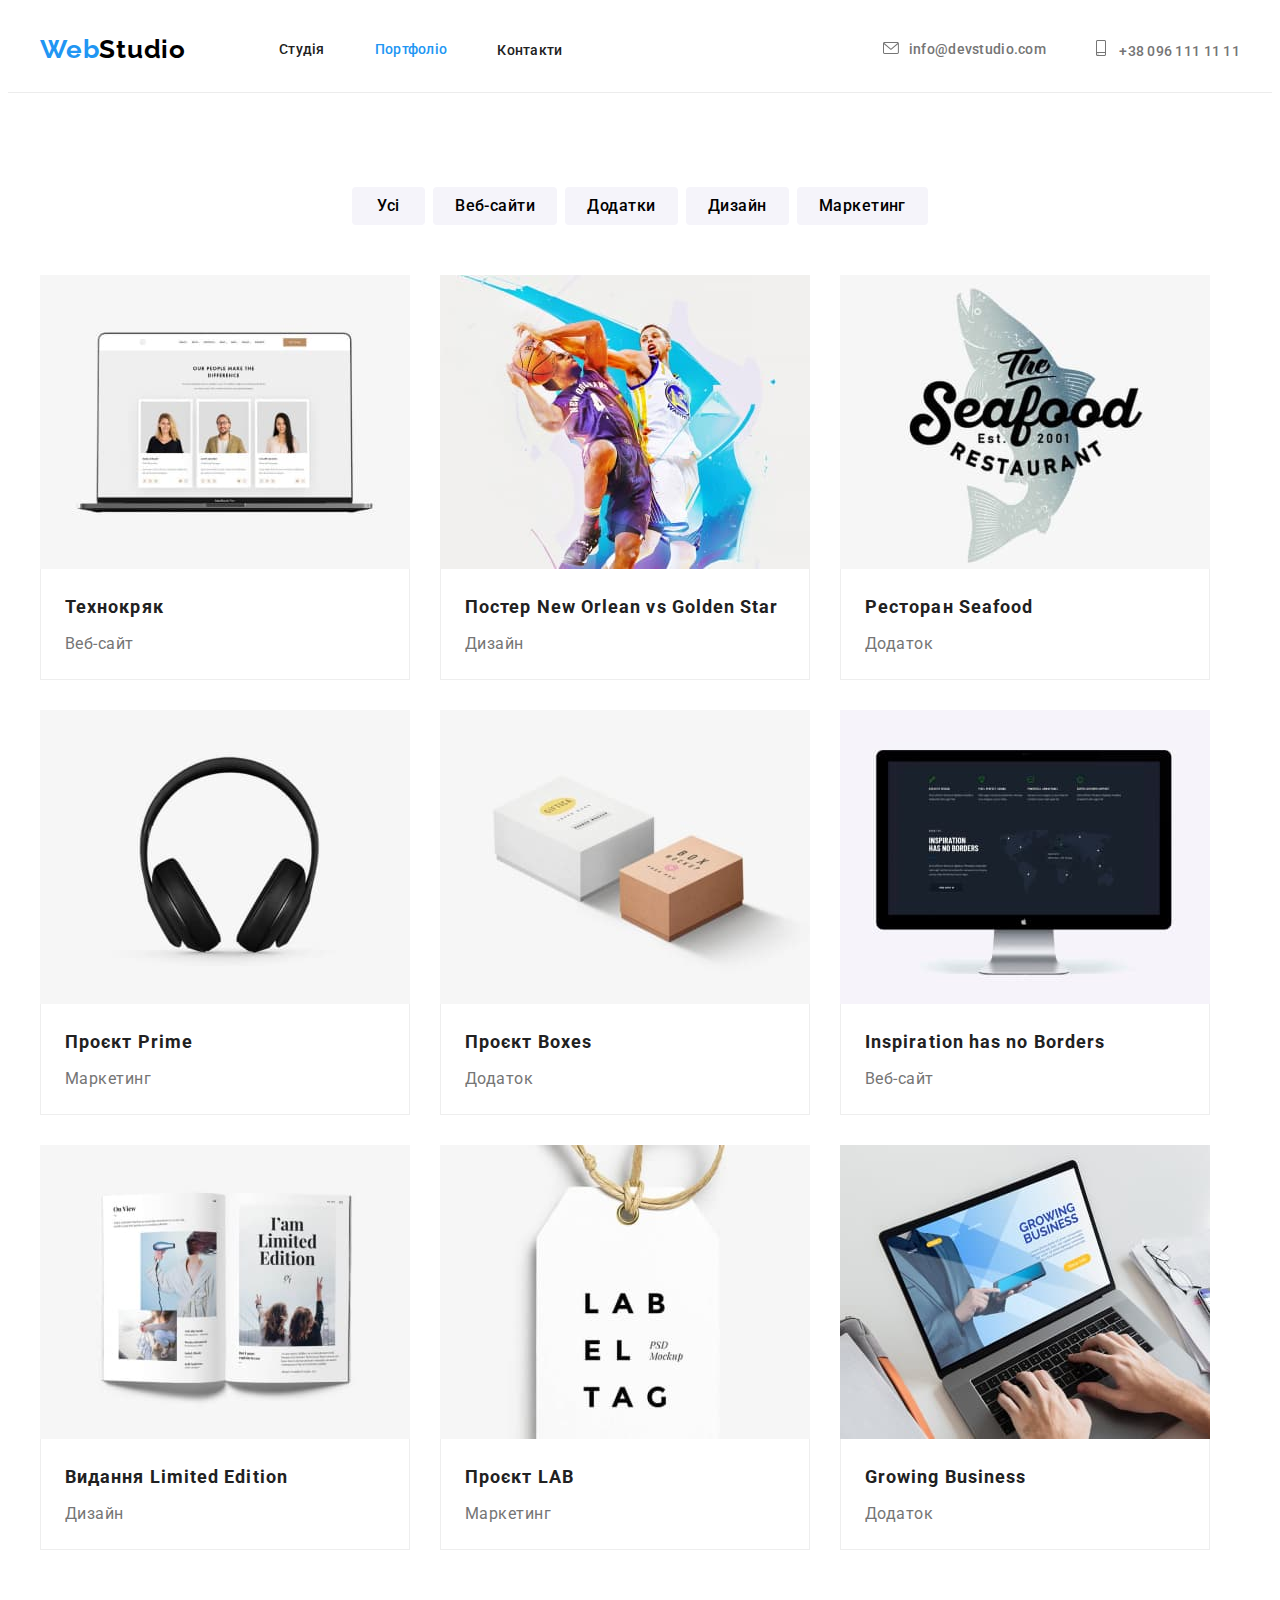
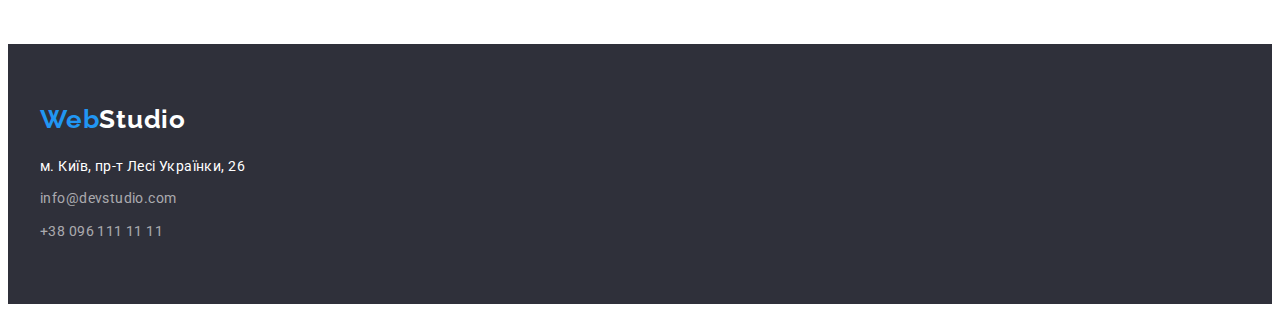
==== portfolio.html @ ee18fea1 "first update" ====
<!DOCTYPE html>
<html lang="uk">
  <head>
    <meta charset="UTF-8" />
    <meta http-equiv="X-UA-Compatible" content="IE=edge" />
    <meta name="viewport" content="width=device-width, initial-scale=1.0" />
    <title>Портфоліо</title>
    <link
      rel="stylesheet"
      href="https://cdnjs.cloudflare.com/ajax/libs/modern-normalize/1.1.0/modern-normalize.min.css"
      integrity="sha512-wpPYUAdjBVSE4KJnH1VR1HeZfpl1ub8YT/NKx4PuQ5NmX2tKuGu6U/JRp5y+Y8XG2tV+wKQpNHVUX03MfMFn9Q=="
      crossorigin="anonymous"
      referrerpolicy="no-referrer"
    />
    <link
      href="https://fonts.googleapis.com/css2?family=Raleway:wght@700&family=Roboto:wght@400;500;700;900&display=swap"
      rel="stylesheet"
    />
    <link rel="stylesheet" href="./css/styles.css" />
  </head>
  <body>
    <header class="top">
      <div class="container header-container">
        <nav class="header-navigation">
          <a lang="en" class="logo link" href="./index.html"
            >Web<span>Studio</span></a
          >
          <ul class="header-list">
            <li class="header-nav-item list">
              <a href="./index.html" class="link nav-link">Студія</a>
            </li>
            <li class="header-nav-item list">
              <a href="./portfolio.html" class="link current nav-link"
                >Портфоліо</a
              >
            </li>
            <li class="header-nav-item list nav-link">
              <a href="#" class="link">Контакти</a>
            </li>
          </ul>
        </nav>
        <div class="header-connect">
          <ul class="contacts-list list">
            <li class="contact-item">
              <a
                lang="en"
                href="mailto:info@devstudio.com"
                class="link nav-contacts"
                ><svg class="top-icon" width="16" height="12">
                  <use href="./img/icons.svg#icon-mail-top"></use>
                </svg>info@devstudio.com</a
              >
            </li>
            <li>
              <a href="tel:+380961111111" class="link nav-contacts"
                ><svg class="top-icon" width="10" height="16">
                  <use href="./img/icons.svg#icon-smartphone-top""></use>
                </svg>
                +38 096 111 11 11</a
              >
            </li>
          </ul>
        </div>
      </div>
    </header>
    <main class="main-hero">
      <section class="portfolio-hero section">
        <div class="container">
          <h1 class="visually-hidden">Фільтр</h1>
          <ul class="list wrap-btn">
            <li>
              <button class="mdl-button-list first-btn" type="button">
                Усі
              </button>
            </li>
            <li>
              <button class="mdl-button-list" type="button">Веб-сайти</button>
            </li>
            <li>
              <button class="mdl-button-list" type="button">Додатки</button>
            </li>
            <li>
              <button class="mdl-button-list" type="button">Дизайн</button>
            </li>
            <li>
              <button class="mdl-button-list" type="button">Маркетинг</button>
            </li>
          </ul>
          <ul class="portfolio-list list">
            <li class="portfolio-item">
              <a class="link" href="#">
                <img
                  src="./img/techno.jpg"
                  alt="Технокряк"
                  width="370"
                  height="294"
                />
                <div class="portfolio-bgc">
                  <h2 class="portfolio-title">Технокряк</h2>
                  <p class="portfolio-text">Веб-сайт</p>
                </div>
              </a>
            </li>
            <li class="portfolio-item">
              <a class="link" href="#">
                <img
                  src="./img/poster-basket.jpg"
                  alt="Постер NO vs GS"
                  width="370"
                  height="294"
                />
                <div class="portfolio-bgc">
                  <h2 class="portfolio-title">
                    Постер <span lang="en">New Orlean vs Golden Star</span>
                  </h2>
                  <p class="portfolio-text">Дизайн</p>
                </div>
              </a>
            </li>
            <li class="portfolio-item">
              <a class="link" href="#">
                <img
                  src="./img/seafood.jpg"
                  alt="Ресторан Seafood"
                  width="370"
                  height="294"
                />
                <div class="portfolio-bgc">
                  <h2 class="portfolio-title">
                    Ресторан <span lang="en">Seafood</span>
                  </h2>
                  <p class="portfolio-text">Додаток</p>
                </div>
              </a>
            </li>
            <li class="portfolio-item">
              <a class="link" href="#">
                <img
                  src="./img/headphones.jpg"
                  alt="Навушники"
                  width="370"
                  height="294"
                />
                <div class="portfolio-bgc">
                  <h2 class="portfolio-title">
                    Проєкт <span lang="en">Prime</span>
                  </h2>
                  <p class="portfolio-text">Маркетинг</p>
                </div>
              </a>
            </li>
            <li class="portfolio-item">
              <a class="link" href="#">
                <img
                  src="./img/boxes.jpg"
                  alt="Бокси"
                  width="370"
                  height="294"
                />
                <div class="portfolio-bgc">
                  <h2 class="portfolio-title">
                    Проєкт <span lang="en">Boxes</span>
                  </h2>
                  <p class="portfolio-text">Додаток</p>
                </div>
              </a>
            </li>
            <li class="portfolio-item">
              <a class="link" href="#">
                <img
                  src="./img/monitor.jpg"
                  alt="Монітор"
                  width="370"
                  height="294"
                />
                <div class="portfolio-bgc">
                  <h2 class="portfolio-title" lang="en">
                    Inspiration has no Borders
                  </h2>
                  <p class="portfolio-text">Веб-сайт</p>
                </div>
              </a>
            </li>
            <li class="portfolio-item">
              <a class="link" href="#">
                <img
                  src="./img/book.jpg"
                  alt="Книга"
                  width="370"
                  height="294"
                />
                <div class="portfolio-bgc">
                  <h2 class="portfolio-title">
                    Видання <span lang="en">Limited Edition</span>
                  </h2>
                  <p class="portfolio-text">Дизайн</p>
                </div>
              </a>
            </li>
            <li class="portfolio-item">
              <a class="link" href="#">
                <img
                  src="./img/label.jpg"
                  alt="Біла єтикетка"
                  width="370"
                  height="294"
                />
                <div class="portfolio-bgc">
                  <h2 class="portfolio-title">
                    Проєкт <span lang="en">LAB</span>
                  </h2>
                  <p class="portfolio-text">Маркетинг</p>
                </div>
              </a>
            </li>
            <li class="portfolio-item">
              <a class="link" href="#">
                <img
                  src="./img/macbook.jpg"
                  alt="Ноутбук"
                  width="370"
                  height="294"
                />
                <div class="portfolio-bgc">
                  <h2 class="portfolio-title" lang="en">Growing Business</h2>
                  <p class="portfolio-text">Додаток</p>
                </div>
              </a>
            </li>
          </ul>
        </div>
      </section>
    </main>
    <footer class="footer">
      <div class="container">
        <a lang="en" href="./index.html" class="logo-footer link logotype"
          >Web<span class="studio">Studio</span></a
        >
        <address>
          <ul class="address-list">
            <li class="list address-link">
              <a
                class="google-link"
                href="https://www.google.com.ua/maps/place/%D0%B1%D1%83%D0%BB.+%D0%9B%D0%B5%D1%81%D0%B8+%D0%A3%D0%BA%D1%80%D0%B0%D0%B8%D0%BD%D0%BA%D0%B8,+26,+%D0%9A%D0%B8%D0%B5%D0%B2,+02000/@50.4265841,30.5361971,17z/data=!3m1!4b1!4m5!3m4!1s0x40d4cf0e033ecbe9:0x57a4dffefec77da0!8m2!3d50.4265807!4d30.5383858"
                target="_blank"
                rel="noopener noreferrer nofollow"
              >
                м. Київ, пр-т Лесі Українки, 26
              </a>
            </li>
            <li class="list footer-mail">
              <a lang="en" href="mailto:info@devstudio.com" class="link"
                >info@devstudio.com</a
              >
            </li>
            <li class="list footer-tel">
              <a href="tel:+380961111111" class="link">+38 096 111 11 11</a>
            </li>
          </ul>
        </address>
      </div>
    </footer>
  </body>
</html>
---- css/styles.css ----
:root {
  --primary-text-color: #212121;
  --primary-black-color: #000000;
  --primary-white-color: #ffffff;
  --button-color: #188ce8;
  --button-bg-color: #f5f4fa;
  --title-color: #757575;
  --accent-color: #2196f3;
  --bg-footer-color: #2f303a;
  --bg-empl: #f5f4fa;
  --address-footer: rgba(255, 255, 255, 0.6);
  --bgc: #f5f5f5;
  --clients-color: #afb1b8;
}

p,
h1,
h2,
h3,
h4,
h5,
h6 {
  margin: 0;
}

ul,
ol {
  margin: 0;
  padding: 0;
  list-style: none;
}

a {
  text-decoration: none;
}

img {
  display: block;
}

button {
  cursor: pointer;
  border: none;
  font-family: inherit;
}

body {
  background-color: var(--primary-white-color);
  font-family: "Roboto", sans-serif;
  color: var(--primary-text-color);
  font-size: 14px;
  letter-spacing: 0.03em;
}

.list {
  list-style: none;
}
.link {
  text-decoration: none;
}

.container {
  width: 1200px;
  padding-left: 15px;
  padding-right: 15px;
  /* outline: 2px solid red; */
  margin-left: auto;
  margin-right: auto;
}

.section {
  padding-top: 94px;
  padding-bottom: 94px;
}

/*---------------------------------------------------------------- HEADER -------------------------------------------------- */

.top {
  /* width: 1600px; */
  margin: 0 auto;
  background-color: var(--primary-white-color);
  border-bottom: 1px solid #ececec;
}

.logo {
  color: var(--accent-color);
  font-family: "Raleway";
  font-weight: 700;
  font-size: 26px;
  line-height: 1.19;
  letter-spacing: 0.03em;
  margin-right: 93px;
  padding-top: 24px;
  padding-bottom: 25px;
}
.logo span {
  color: var(--primary-black-color);
}

.header-navigation {
  display: flex;
  align-items: center;
}

.header-container {
  display: flex;
  align-items: center;
}

.header-list {
  display: flex;
  gap: 50px;
}

.header-list .link {
  color: var(--primary-text-color);
  font-weight: 500;
  font-size: 14px;
  line-height: 1.14;
  letter-spacing: 0.02em;
}

.nav-link {
  display: block;
  padding-top: 32px;
  padding-bottom: 32px;
}

.header-connect {
  display: flex;
  margin-left: auto;
}

.header-list .link:hover,
.header-list .link:focus {
  color: var(--accent-color);
}

.top .current {
  color: var(--accent-color);
}

.contacts-list {
  display: flex;
  align-items: center;
  justify-content: center;
  gap: 50px;
}

.link:hover .top-icon,
.link:focus .top-icon {
  fill: var(--accent-color);
}

.nav-contacts .top-icon {
  fill: var(--title-color);
  margin-right: 10px;
}

.nav-contacts {
  display: block;
  padding-top: 32px;
  padding-bottom: 32px;
}

.contacts-list .link {
  color: var(--title-color);
  font-weight: 500;
  font-size: 14px;
  line-height: 1.14;
  letter-spacing: 0.02em;
}

.contacts-list .link:hover,
.contacts-list .link:focus {
  color: var(--accent-color);
}

/*------------------------------------------------------------- END HEADER ----------------------------------------------------*/

/*--------------------------------------------------------------- HERO ----------------------------------------------------------*/

.visually-hidden {
  position: absolute;
  white-space: nowrap;
  width: 1px;
  height: 1px;
  overflow: hidden;
  border: 0;
  padding: 0;
  clip: rect(0 0 0 0);
  clip-path: inset(50%);
  margin: -1px;
}

.hero {
  background-color: var(--bg-footer-color);
  width: 1600px;
  margin: 0 auto;
  padding-top: 200px;
  padding-bottom: 200px;
  background-image: linear-gradient(
      rgba(47, 48, 58, 0.4),
      rgba(47, 48, 58, 0.4)
    ),
    url(../img/bg-top.jpg);
  background-repeat: no-repeat;
  background-position: center;
  background-size: 1600px;
}

.hero-title {
  color: var(--primary-white-color);
  font-weight: 900;
  font-size: 44px;
  line-height: 1.36;
  letter-spacing: 0.06em;
  text-transform: uppercase;
  text-align: center;
  max-width: 696px;
  margin: 0 auto;
  margin-bottom: 30px;
}

.modal-button {
  background-color: var(--accent-color);
  color: var(--primary-white-color);
  font-weight: 700;
  font-size: 16px;
  line-height: 1.87;
  display: flex;
  align-items: center;
  text-align: center;
  letter-spacing: 0.06em;
  box-shadow: 0px 4px 4px rgba(0, 0, 0, 0.15);
  border-radius: 4px;
  margin: 0 auto;
  padding: 10px 32px;
  min-width: 216px;
  height: 50px;
}

.modal-button:hover,
.modal-button:focus {
  background-color: var(--button-color);
}

/*---------------------------------------------------------------- END HERO -----------------------------------------------------*/

/*---------------------------------------------------------------- FEATURES -----------------------------------------------------*/

.features {
  margin: 0 auto;
}

.features-list {
  display: flex;
  flex-wrap: wrap;
  gap: 30px;
}

.features-item {
  display: flex;
  justify-content: center;
  align-items: center;
  width: 270px;
  height: 120px;
  background: var(--bg-empl);
  border-radius: 4px;
}

.features-title {
  margin-bottom: 10px;
  letter-spacing: 0.03em;
}

.text {
  max-width: 270px;
  max-height: 72px;
  letter-spacing: 0.03em;
}

.features-list .title {
  color: var(--primary-text-color);
  font-weight: 700;
  font-size: 14px;
  line-height: 1.14;
  text-transform: uppercase;
  letter-spacing: 0.03em;
}

.features-list .text {
  color: var(--title-color);
  font-size: 14px;
  line-height: 1.71;
}

/*-------------------------------------------------------------- END FEATURES ---------------------------------------------------*/

/*--------------------------------------------------------------- PROJECT -------------------------------------------------------*/

.project-section {
  padding-bottom: 94px;
}

.project-title {
  font-weight: 700;
  margin-bottom: 50px;
  text-align: center;
}

.project-list {
  display: flex;
  gap: 30px;
}

.project-item {
  width: calc((100% - 60px) / 3);
}

.style-title {
  font-weight: 700;
  font-size: 36px;
  line-height: 1.16;
  letter-spacing: 0.03em;
}

/*-------------------------------------------------------------- END PROJECT ---------------------------------------------------*/

/*---------------------------------------------------------------- EMPL ------------------------------------------------------*/

.empl {
  background-color: var(--bg-empl);
  /* width: 1600px; */
  /* margin: 0 auto; */
}

.empl-title {
  font-weight: 700;
  margin-bottom: 50px;
  text-align: center;
  letter-spacing: 0.03em;
}

.subtitle-empl {
  font-weight: 500;
  font-size: 16px;
  line-height: 1.19;
  letter-spacing: 0.03em;
  text-align: center;
  margin-bottom: 10px;
}

.empl-list {
  display: flex;
  gap: 30px;
}

.empl-list .text {
  color: var(--title-color);
  font-size: 16px;
  line-height: 1.19;
}

.empl-img {
  padding-bottom: 30px;
  height: auto;
  max-width: 100%;
}

.empl-text {
  text-align: center;
  letter-spacing: 0.03em;
  padding-bottom: 30px;
}

.bgc {
  background: var(--primary-white-color);
  box-shadow: 0px 1px 3px rgba(0, 0, 0, 0.12), 0px 1px 1px rgba(0, 0, 0, 0.14),
    0px 2px 1px rgba(0, 0, 0, 0.2);
  border-radius: 0px 0px 4px 4px;
}

/*---------------------------------------------------------------- END EMPL ---------------------------------------------------*/

/*---------------------------------------------------------------- CLIENTS -----------------------------------------------------*/

.clients-title {
  font-weight: 700;
  margin-bottom: 50px;
  text-align: center;
  letter-spacing: 0.03em;
}

.clients-list {
  display: flex;
  flex-wrap: wrap;
  gap: 30px;
}

.clients-item {
  display: flex;
  justify-content: center;
  align-items: center;

  width: 170px;
  height: 92px;
  border: 1px solid var(--clients-color);
  border-radius: 4px;
}

.client-icon {
  fill: var(--clients-color);
}

.clients-item:hover .client-icon {
  fill: var(--accent-color);
}

.clients-list .clients-item:hover {
  border: 1px solid var(--accent-color);
}

/*---------------------------------------------------------------- FOOTER -----------------------------------------------------*/

.footer {
  background-color: var(--bg-footer-color);
  /* width: 1600px; */
  /* margin: 0 auto; */
  padding-top: 60px;
  padding-bottom: 60px;
}

.logotype {
  margin-bottom: 20px;
  display: inline-block;
}

.logo-footer .studio {
  color: var(--primary-white-color);
}

.logo-footer {
  color: var(--accent-color);
  font-family: "Raleway";
  font-weight: 700;
  font-size: 26px;
  line-height: 1.19;
  letter-spacing: 0.03em;
}

.address-list .link {
  font-style: normal;
  font-size: 14px;
  line-height: 1.71;
}

address .link {
  font-style: normal;
  font-size: 14px;
  line-height: 1.7;
  color: var(--address-footer);
}

address .link:hover,
address .link:focus {
  color: var(--accent-color);
}
.google-link:hover,
.google-link:focus {
  color: var(--accent-color);
}

.google-link {
  color: var(--primary-white-color);
  text-decoration: none;
  font-family: "Roboto";
  font-style: normal;
  font-weight: 400;
  font-size: 14px;
  line-height: 1.71;
  letter-spacing: 0.03em;
}

.address-link {
  margin-bottom: 9px;
}

.footer-mail {
  margin-bottom: 9px;
}
/*-------------------------------------------------------------- END FOOTER -----------------------------------------------------*/

/*-------------------------------------------------------------- PORTFOLIO ------------------------------------------------------*/

.mdl-button-list {
  background-color: var(--button-bg-color);
  font-weight: 500;
  font-size: 16px;
  line-height: 1.62;
  align-items: center;
  text-align: center;
  letter-spacing: 0.03em;
  border-radius: 4px;
  padding: 6px 22px;
}

.first-btn {
  width: 73px;
}

.mdl-button-list:nth-child(2) {
  width: 125px;
}

.mdl-button-list:nth-child(3) {
  width: 112px;
}

.mdl-button-list:nth-child(4) {
  width: 103px;
}

.mdl-button-list:nth-child(5) {
  width: 130px;
}

.wrap-btn {
  display: flex;
  justify-content: center;
  gap: 8px;
  margin-bottom: 50px;
}

.mdl-button-list:hover,
.mdl-button-list:focus {
  color: var(--primary-white-color);
  background-color: var(--accent-color);
  box-shadow: 0px 3px 1px rgba(0, 0, 0, 0.1), 0px 1px 2px rgba(0, 0, 0, 0.08),
    0px 2px 2px rgba(0, 0, 0, 0.12);
}

.portfolio-list {
  display: flex;
  flex-wrap: wrap;
  gap: 30px;
}

.portfolio-item {
  flex-basis: calc(100% / 3 - 30px);
}

.portfolio-item:hover {
  box-shadow: 0px 1px 1px rgba(0, 0, 0, 0.12), 0px 4px 4px rgba(0, 0, 0, 0.06),
    1px 4px 6px rgba(0, 0, 0, 0.16);
}

.portfolio-title {
  color: var(--primary-text-color);
  font-weight: 700;
  font-size: 18px;
  line-height: 2;
  letter-spacing: 0.06em;
  margin-bottom: 4px;
}

.portfolio-text {
  color: var(--title-color);
  font-size: 16px;
  line-height: 1.87;
  letter-spacing: 0.03em;
}

.portfolio-bgc {
  background-color: var(--primary-white-color);
  border: 1px solid #eeeeee;
  padding: 20px 24px;
  border-top: none;
}

/*------------------------------------------------------------ END PORTFOLIO ------------------------------------------------------*/
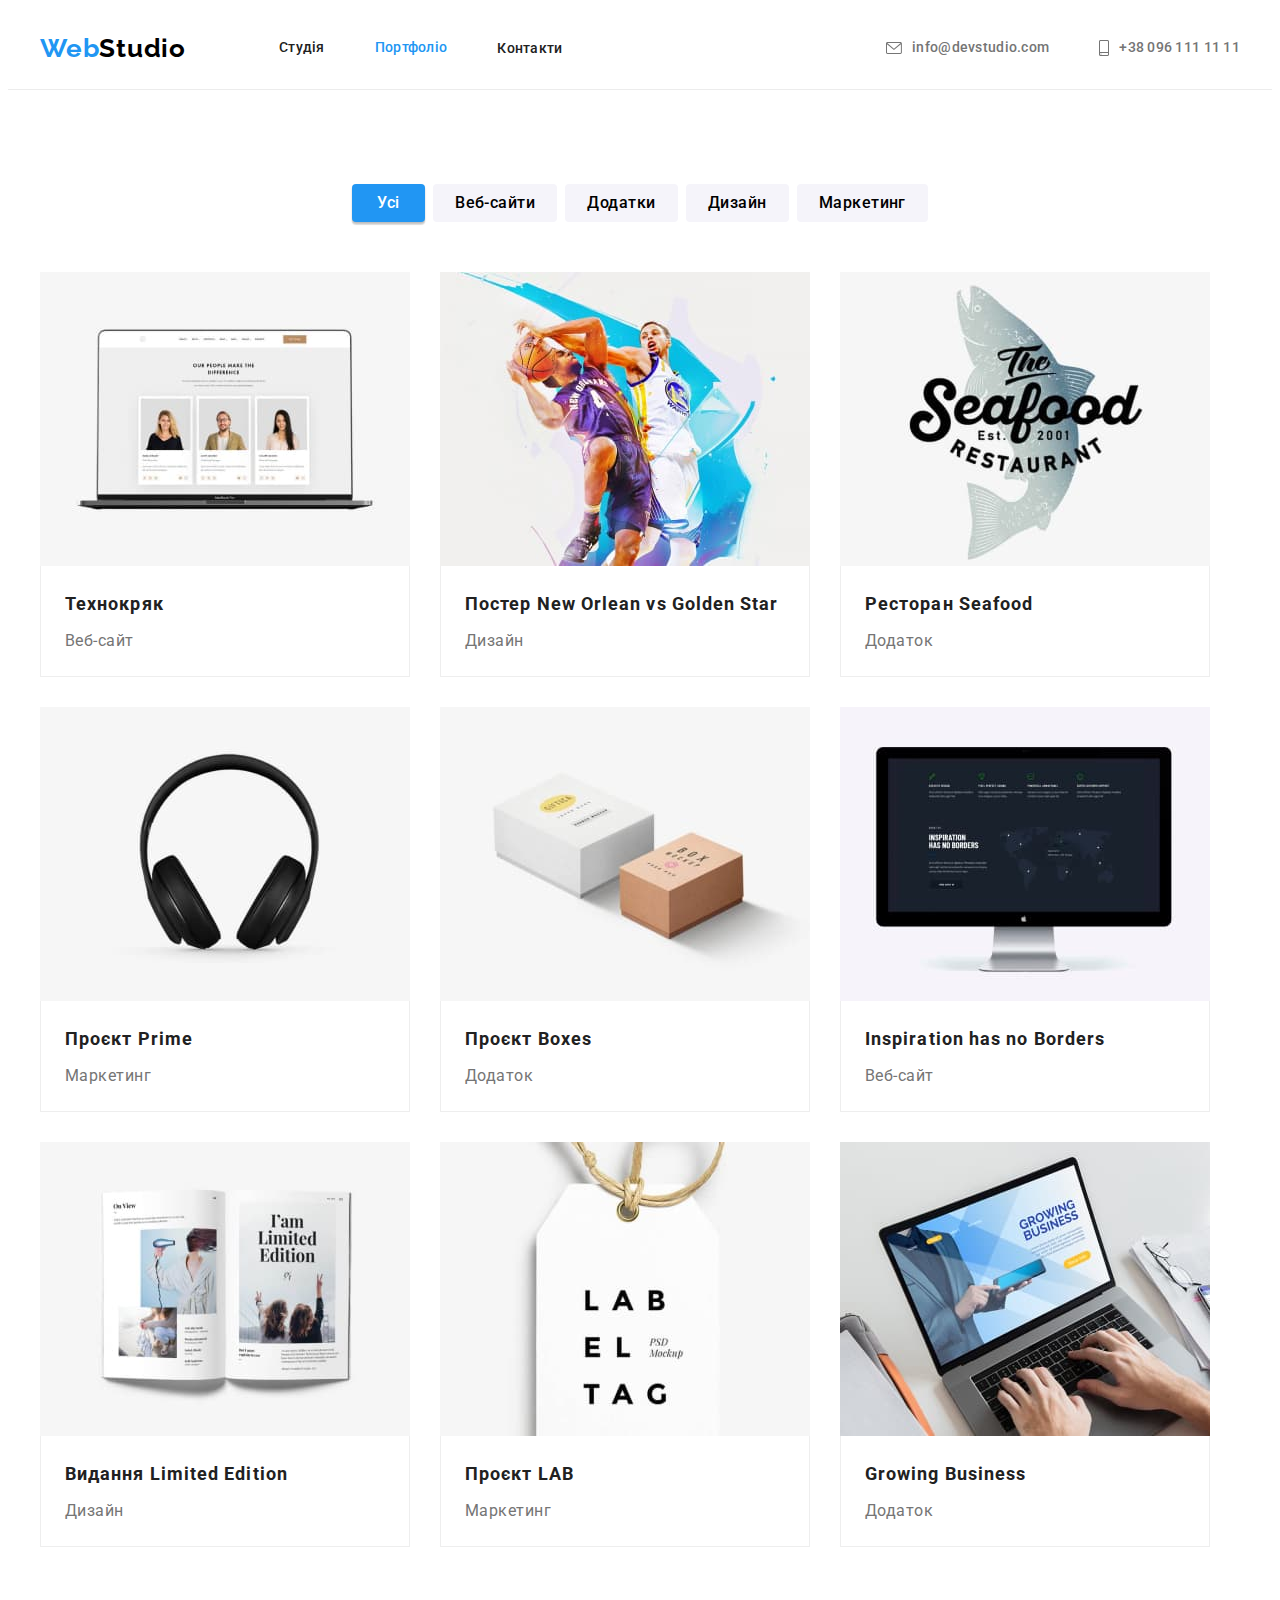
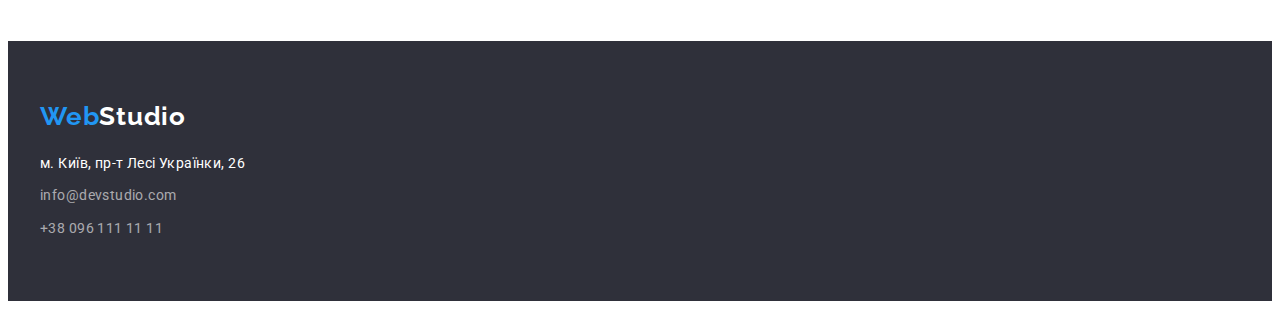
==== commit 4ff92b00: "second update" ====
--- a/portfolio.html
+++ b/portfolio.html
@@ -69,7 +69,7 @@
           <h1 class="visually-hidden">Фільтр</h1>
           <ul class="list wrap-btn">
             <li>
-              <button class="mdl-button-list first-btn" type="button">
+              <button class="mdl-button-list first-btn btn-current" type="button">
                 Усі
               </button>
             </li>
--- a/css/styles.css
+++ b/css/styles.css
@@ -158,7 +158,8 @@
 }
 
 .nav-contacts {
-  display: block;
+  display: flex;
+  align-items: center;
   padding-top: 32px;
   padding-bottom: 32px;
 }
@@ -532,6 +533,14 @@
   margin-bottom: 50px;
 }
 
+.btn-current {
+  color: #ffffff;
+  background-color: var(--accent-color);
+  padding: 6px 22px;
+  box-shadow: 0px 3px 1px rgba(0, 0, 0, 0.1), 0px 1px 2px rgba(0, 0, 0, 0.08),
+    0px 2px 2px rgba(0, 0, 0, 0.12);
+}
+
 .mdl-button-list:hover,
 .mdl-button-list:focus {
   color: var(--primary-white-color);
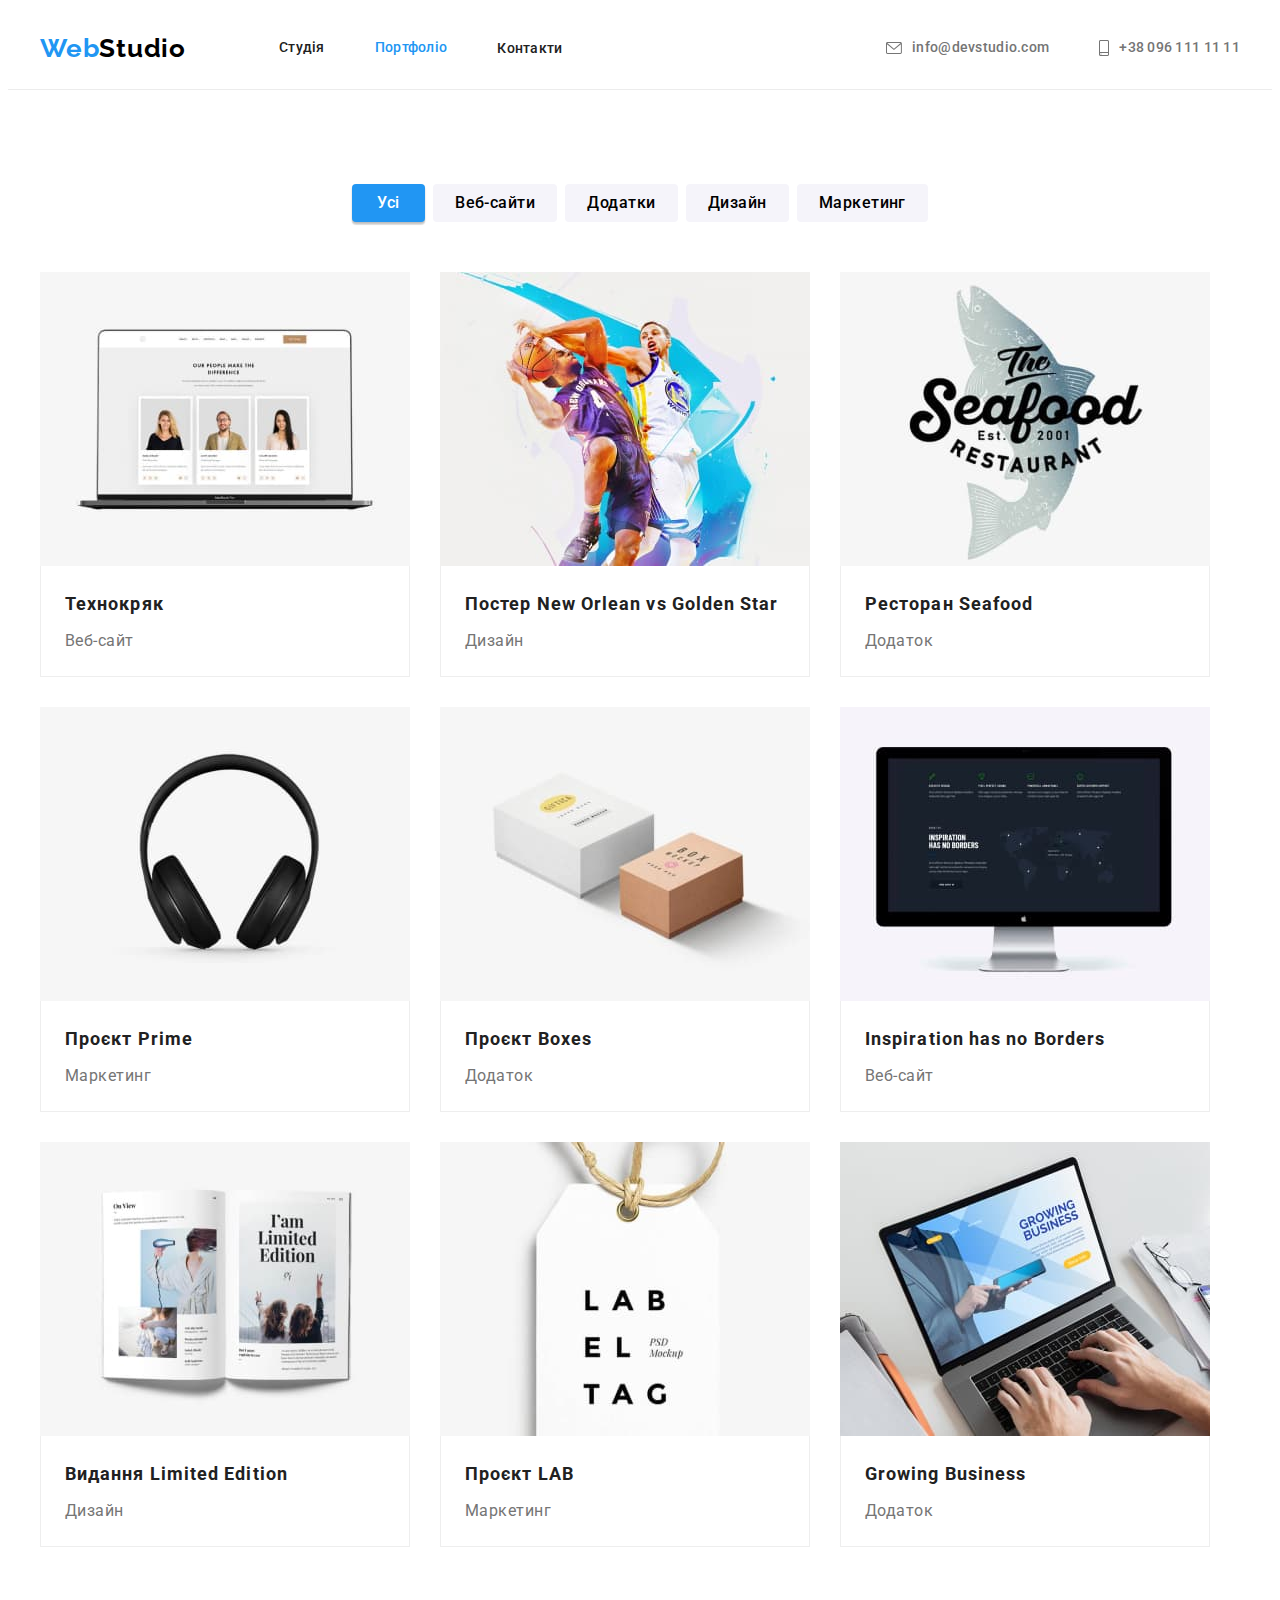
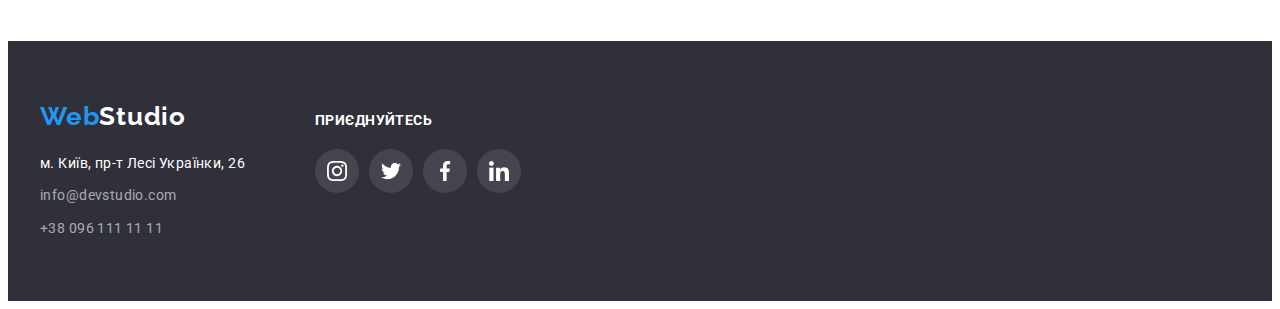
==== commit b7127aea: "third update" ====
--- a/portfolio.html
+++ b/portfolio.html
@@ -232,32 +232,69 @@
       </section>
     </main>
     <footer class="footer">
-      <div class="container">
-        <a lang="en" href="./index.html" class="logo-footer link logotype"
-          >Web<span class="studio">Studio</span></a
-        >
-        <address>
-          <ul class="address-list">
-            <li class="list address-link">
-              <a
-                class="google-link"
-                href="https://www.google.com.ua/maps/place/%D0%B1%D1%83%D0%BB.+%D0%9B%D0%B5%D1%81%D0%B8+%D0%A3%D0%BA%D1%80%D0%B0%D0%B8%D0%BD%D0%BA%D0%B8,+26,+%D0%9A%D0%B8%D0%B5%D0%B2,+02000/@50.4265841,30.5361971,17z/data=!3m1!4b1!4m5!3m4!1s0x40d4cf0e033ecbe9:0x57a4dffefec77da0!8m2!3d50.4265807!4d30.5383858"
-                target="_blank"
-                rel="noopener noreferrer nofollow"
-              >
-                м. Київ, пр-т Лесі Українки, 26
-              </a>
-            </li>
-            <li class="list footer-mail">
-              <a lang="en" href="mailto:info@devstudio.com" class="link"
-                >info@devstudio.com</a
-              >
-            </li>
-            <li class="list footer-tel">
-              <a href="tel:+380961111111" class="link">+38 096 111 11 11</a>
-            </li>
-          </ul>
-        </address>
+      <div class="container footer-container">
+        <div class="container-address">
+          <a lang="en" href="./index.html" class="logo-footer link logotype"
+            >Web<span class="studio">Studio</span></a
+          >
+          <address>
+            <ul class="address-list">
+              <li class="list address-link">
+                <a
+                  class="google-link"
+                  href="https://www.google.com.ua/maps/place/%D0%B1%D1%83%D0%BB.+%D0%9B%D0%B5%D1%81%D0%B8+%D0%A3%D0%BA%D1%80%D0%B0%D0%B8%D0%BD%D0%BA%D0%B8,+26,+%D0%9A%D0%B8%D0%B5%D0%B2,+02000/@50.4265841,30.5361971,17z/data=!3m1!4b1!4m5!3m4!1s0x40d4cf0e033ecbe9:0x57a4dffefec77da0!8m2!3d50.4265807!4d30.5383858"
+                  target="_blank"
+                  rel="noopener noreferrer nofollow"
+                >
+                  м. Київ, пр-т Лесі Українки, 26
+                </a>
+              </li>
+              <li class="list footer-mail">
+                <a lang="en" href="mailto:info@devstudio.com" class="link"
+                  >info@devstudio.com</a
+                >
+              </li>
+              <li class="list footer-tel">
+                <a href="tel:+380961111111" class="link">+38 096 111 11 11</a>
+              </li>
+            </ul>
+          </address>
+        </div>
+        <div class="container-contact">
+          <h2 class="footer-contact-title">
+            приєднуйтесь
+          </h2>
+          <ul class="ft-ct-item">
+            <li class="ft-ct-link">
+              <a href="#" class="ct-link">
+                <svg width="20" height="20" class="ct-icon">
+                  <use href="./img/icons.svg#icon-instagram"></use>
+                </svg>
+              </a>
+            </li>
+            <li class="ft-ct-link">
+              <a href="#" class="ct-link">
+                <svg width="20" height="20" class="ct-icon">
+                  <use href="./img/icons.svg#icon-twitter"></use>
+                </svg>
+              </a>
+            </li>
+            <li class="ft-ct-link">
+              <a href="#" class="ct-link">
+                <svg width="20" height="20" class="ct-icon">
+                  <use href="./img/icons.svg#icon-facebook"></use>
+                </svg>
+              </a>
+            </li>
+            <li class="ft-ct-link">
+              <a href="#" class="ct-link">
+                <svg width="20" height="20" class="ct-icon">
+                  <use href="./img/icons.svg#icon-linkedin"></use>
+                </svg>
+              </a>
+            </li>
+          </ul>
+        </div>
       </div>
     </footer>
   </body>
--- a/css/styles.css
+++ b/css/styles.css
@@ -207,7 +207,7 @@
     url(../img/bg-top.jpg);
   background-repeat: no-repeat;
   background-position: center;
-  background-size: 1600px;
+  background-size: 100%;
 }
 
 .hero-title {
@@ -490,6 +490,52 @@
 .footer-mail {
   margin-bottom: 9px;
 }
+
+.footer-container {
+  display: flex;
+  align-items: baseline;
+}
+
+.container-contact {
+  max-width: 206px;
+  max-height: 80px;
+  margin-left: 70px;
+}
+
+.footer-contact-title {
+  color: var(--primary-white-color);
+  font-weight: 700;
+  font-size: 14px;
+  line-height: 1.14;
+  letter-spacing: 0.03em;
+  text-transform: uppercase;
+  margin-bottom: 20px;
+}
+
+.ft-ct-item {
+  display: flex;
+  gap: 10px;
+}
+
+.ct-link {
+  background: rgba(255, 255, 255, 0.1);
+  display: flex;
+  align-items: center;
+  justify-content: center;
+  width: 44px;
+  height: 44px;
+  border-radius: 100%;
+}
+
+.ct-icon {
+  fill: var(--primary-white-color);
+}
+
+.ft-ct-item .ct-link:hover,
+.ft-ct-item .ct-link:focus {
+  background-color: var(--accent-color);
+}
+
 /*-------------------------------------------------------------- END FOOTER -----------------------------------------------------*/
 
 /*-------------------------------------------------------------- PORTFOLIO ------------------------------------------------------*/
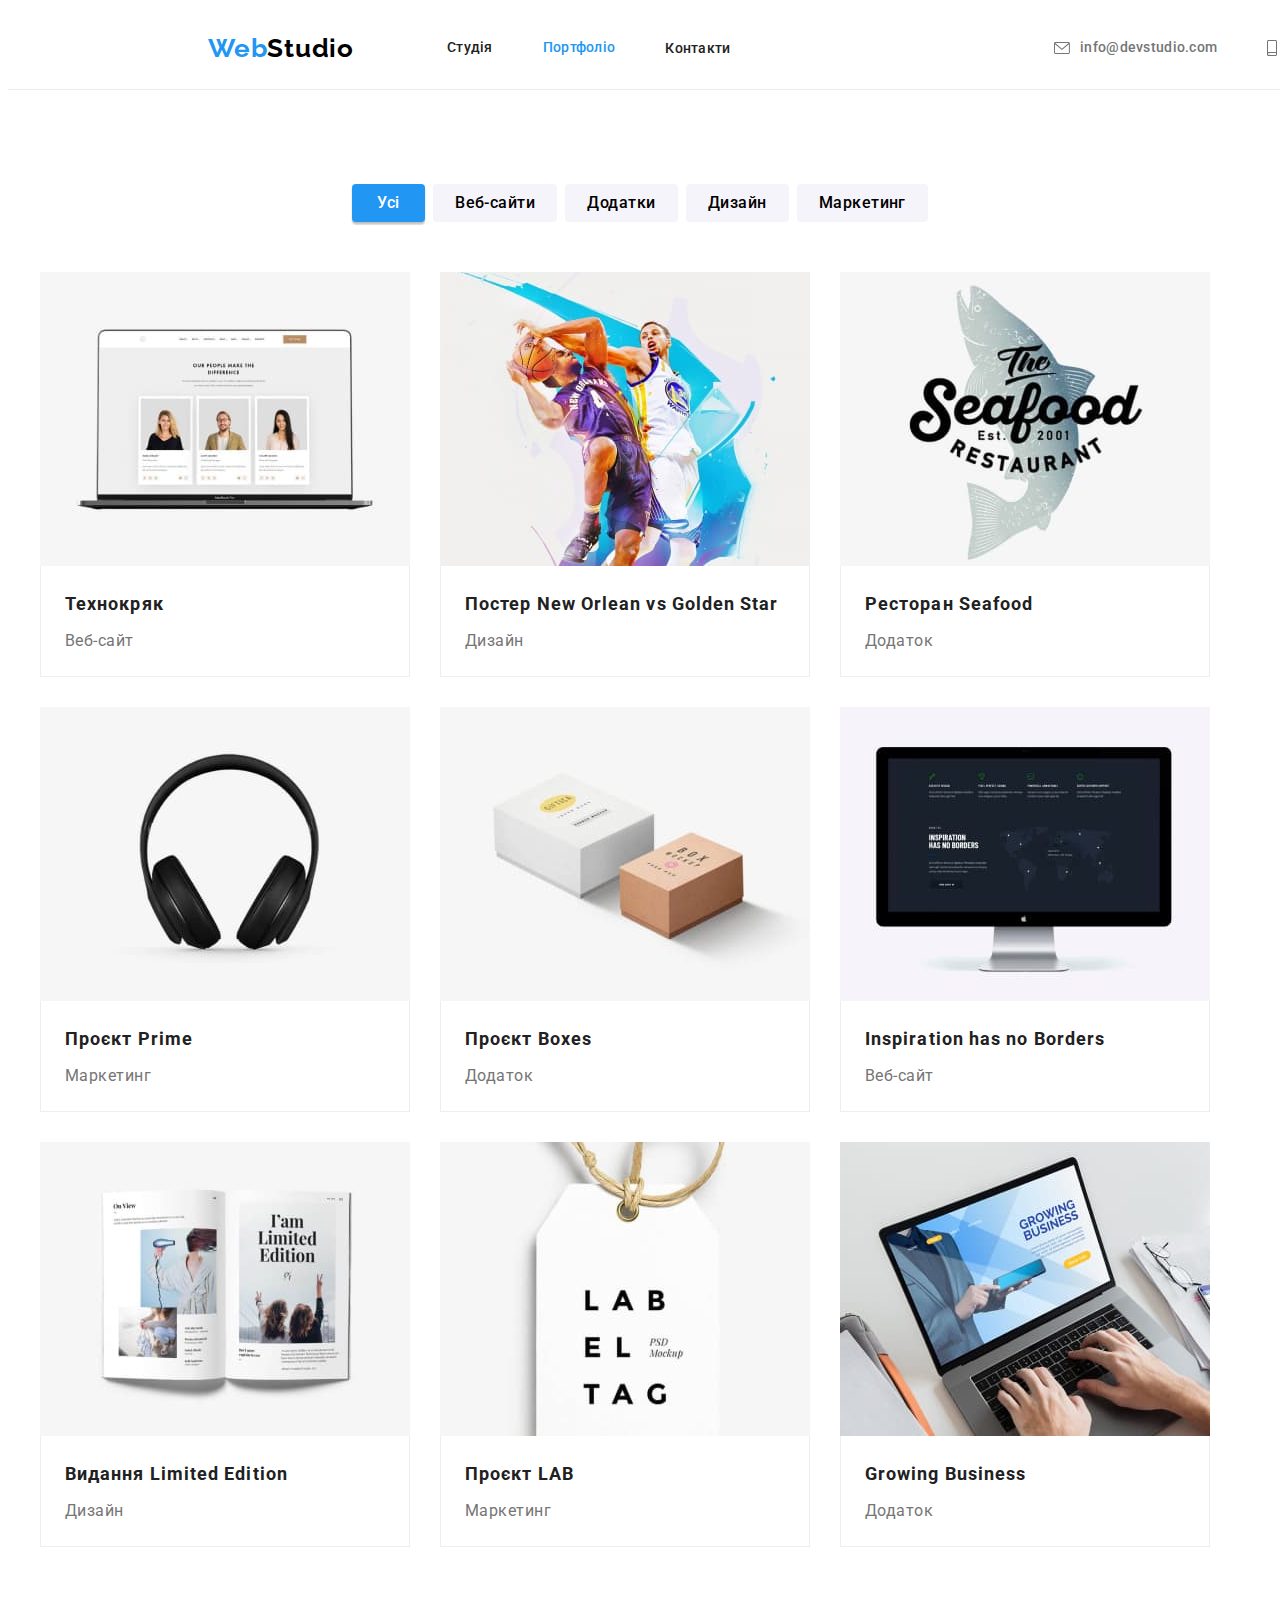
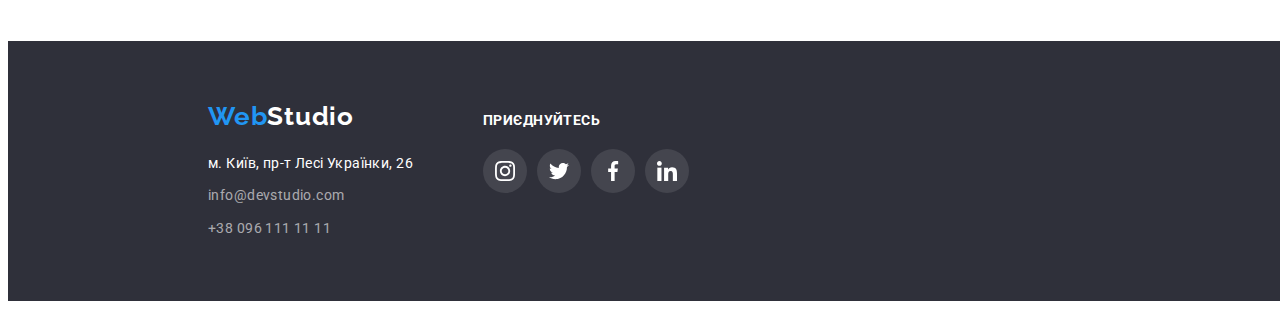
==== commit bc20bc02: "Last update" ====
--- a/portfolio.html
+++ b/portfolio.html
@@ -47,14 +47,14 @@
                 href="mailto:info@devstudio.com"
                 class="link nav-contacts"
                 ><svg class="top-icon" width="16" height="12">
-                  <use href="./img/icons.svg#icon-mail-top"></use>
-                </svg>info@devstudio.com</a
+                  <use href="./img/icons.svg#icon-mail-top"></use></svg
+                >info@devstudio.com</a
               >
             </li>
             <li>
               <a href="tel:+380961111111" class="link nav-contacts"
                 ><svg class="top-icon" width="10" height="16">
-                  <use href="./img/icons.svg#icon-smartphone-top""></use>
+                  <use href="./img/icons.svg#icon-smartphone-top"></use>
                 </svg>
                 +38 096 111 11 11</a
               >
@@ -69,7 +69,10 @@
           <h1 class="visually-hidden">Фільтр</h1>
           <ul class="list wrap-btn">
             <li>
-              <button class="mdl-button-list first-btn btn-current" type="button">
+              <button
+                class="mdl-button-list first-btn btn-current"
+                type="button"
+              >
                 Усі
               </button>
             </li>
@@ -261,9 +264,7 @@
           </address>
         </div>
         <div class="container-contact">
-          <h2 class="footer-contact-title">
-            приєднуйтесь
-          </h2>
+          <h2 class="footer-contact-title">приєднуйтесь</h2>
           <ul class="ft-ct-item">
             <li class="ft-ct-link">
               <a href="#" class="ct-link">
--- a/css/styles.css
+++ b/css/styles.css
@@ -76,7 +76,7 @@
 /*---------------------------------------------------------------- HEADER -------------------------------------------------- */
 
 .top {
-  /* width: 1600px; */
+  width: 1600px;
   margin: 0 auto;
   background-color: var(--primary-white-color);
   border-bottom: 1px solid #ececec;
@@ -332,8 +332,8 @@
 
 .empl {
   background-color: var(--bg-empl);
-  /* width: 1600px; */
-  /* margin: 0 auto; */
+  width: 1600px;
+  margin: 0 auto;
 }
 
 .empl-title {
@@ -372,7 +372,7 @@
 .empl-text {
   text-align: center;
   letter-spacing: 0.03em;
-  padding-bottom: 30px;
+  padding-bottom: 16px;
 }
 
 .bgc {
@@ -382,6 +382,40 @@
   border-radius: 0px 0px 4px 4px;
 }
 
+.empl-contact {
+  width: 206px;
+  height: 44px;
+  margin-left: 32px;
+  margin-bottom: 30px;
+}
+
+.empl-ct-item {
+  display: flex;
+  gap: 10px;
+}
+
+.empl-ct-link {
+  display: flex;
+  align-items: center;
+  justify-content: center;
+  width: 44px;
+  height: 44px;
+}
+
+.empl-ct-icon {
+  fill: var(--clients-color);
+}
+
+.empl-ct-link:hover .empl-ct-icon {
+  fill: var(--primary-white-color);
+}
+
+.empl-ct-item .empl-ct-link:hover,
+.empl-ct-item .empl-ct-link:focus {
+  background-color: var(--accent-color);
+  border-radius: 100%;
+}
+
 /*---------------------------------------------------------------- END EMPL ---------------------------------------------------*/
 
 /*---------------------------------------------------------------- CLIENTS -----------------------------------------------------*/
@@ -426,8 +460,8 @@
 
 .footer {
   background-color: var(--bg-footer-color);
-  /* width: 1600px; */
-  /* margin: 0 auto; */
+  width: 1600px;
+  margin: 0 auto;
   padding-top: 60px;
   padding-bottom: 60px;
 }
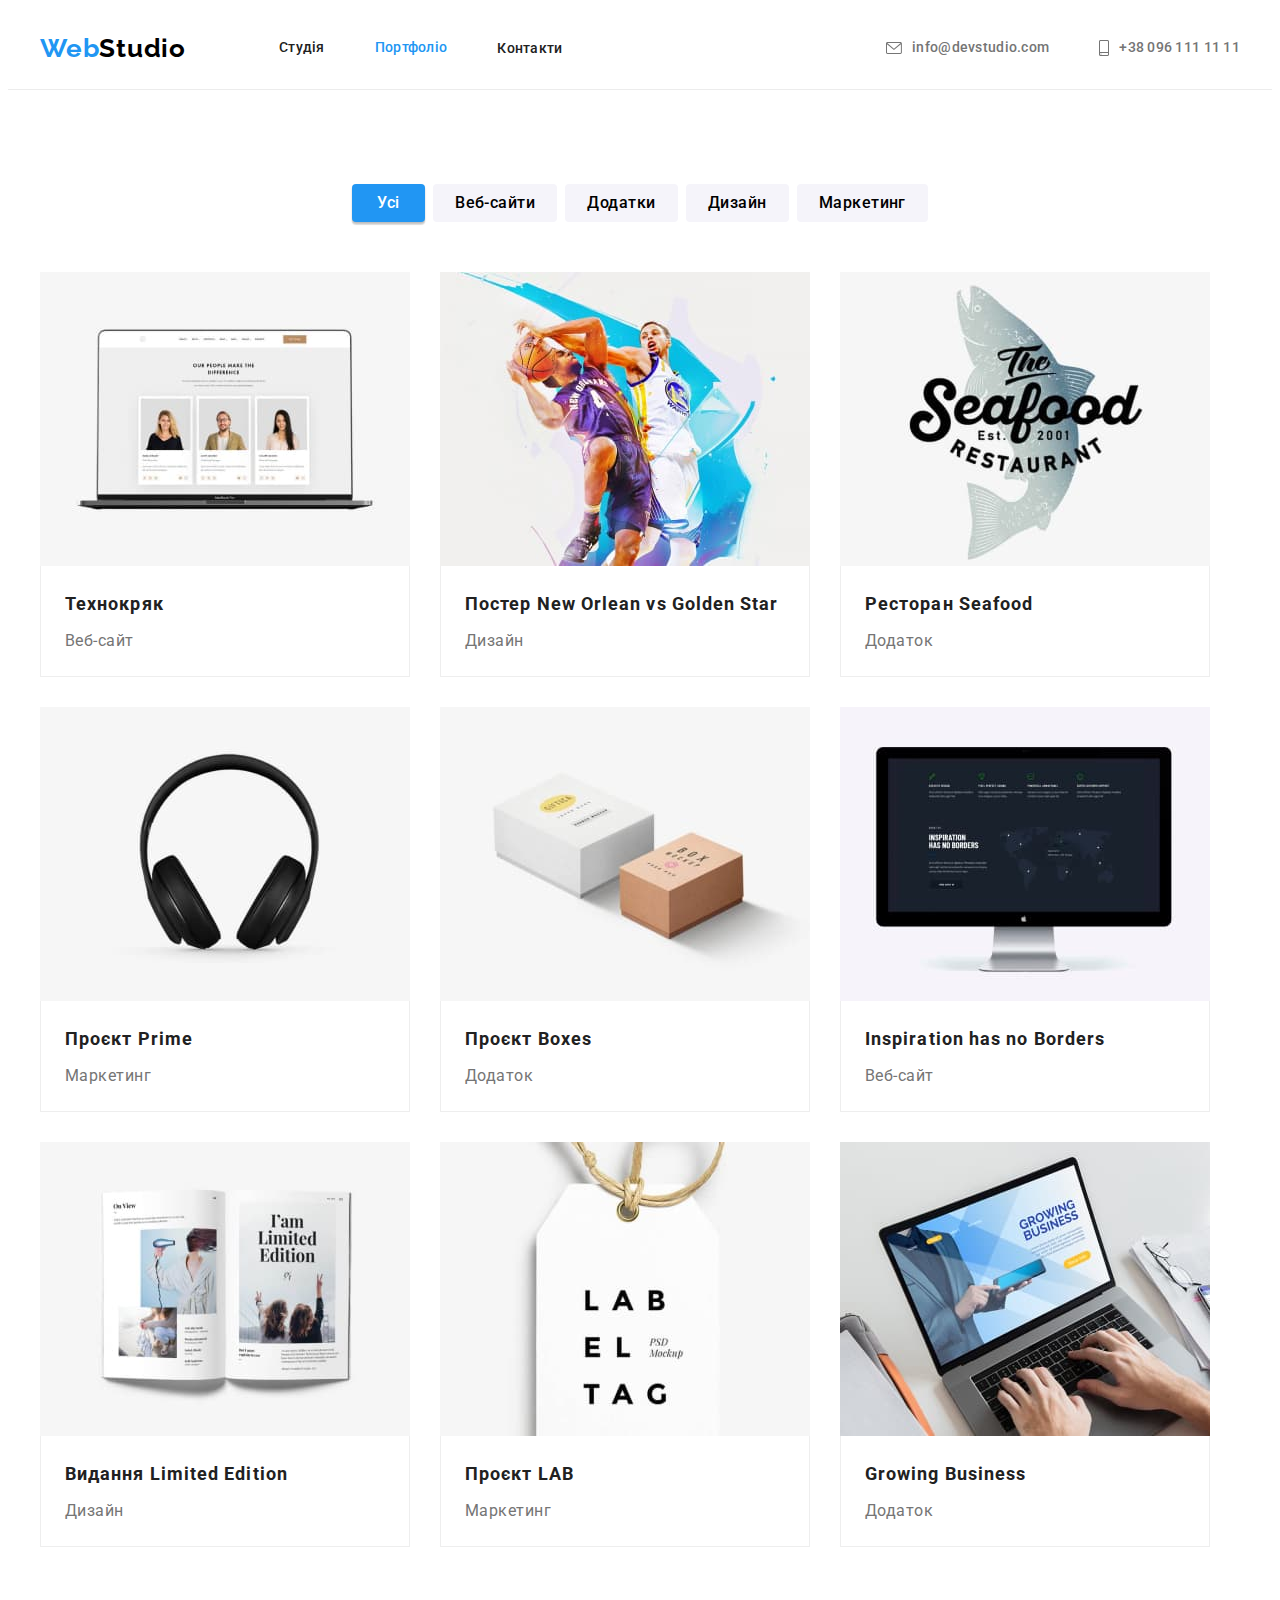
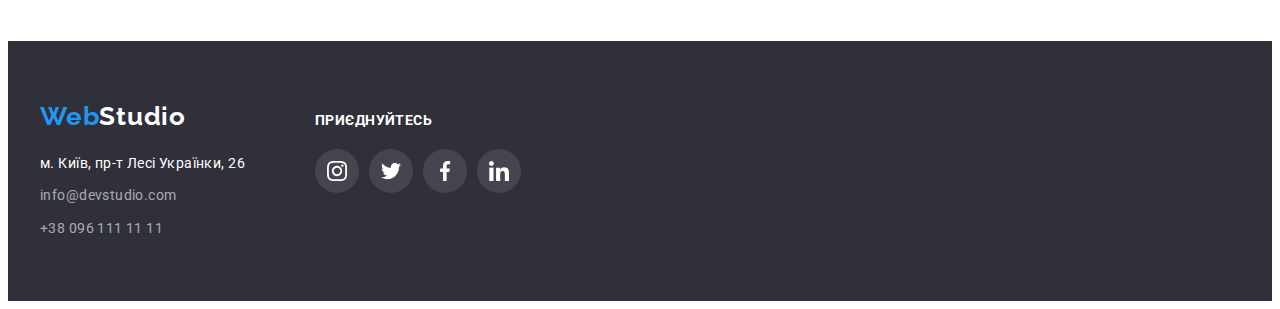
==== commit 47f0f577: "revision 1" ====
--- a/portfolio.html
+++ b/portfolio.html
@@ -22,17 +22,13 @@
     <header class="top">
       <div class="container header-container">
         <nav class="header-navigation">
-          <a lang="en" class="logo link" href="./index.html"
-            >Web<span>Studio</span></a
-          >
+          <a lang="en" class="logo link" href="./index.html">Web<span>Studio</span></a>
           <ul class="header-list">
             <li class="header-nav-item list">
               <a href="./index.html" class="link nav-link">Студія</a>
             </li>
             <li class="header-nav-item list">
-              <a href="./portfolio.html" class="link current nav-link"
-                >Портфоліо</a
-              >
+              <a href="./portfolio.html" class="link current nav-link">Портфоліо</a>
             </li>
             <li class="header-nav-item list nav-link">
               <a href="#" class="link">Контакти</a>
@@ -42,10 +38,7 @@
         <div class="header-connect">
           <ul class="contacts-list list">
             <li class="contact-item">
-              <a
-                lang="en"
-                href="mailto:info@devstudio.com"
-                class="link nav-contacts"
+              <a lang="en" href="mailto:info@devstudio.com" class="link nav-contacts"
                 ><svg class="top-icon" width="16" height="12">
                   <use href="./img/icons.svg#icon-mail-top"></use></svg
                 >info@devstudio.com</a
@@ -69,12 +62,7 @@
           <h1 class="visually-hidden">Фільтр</h1>
           <ul class="list wrap-btn">
             <li>
-              <button
-                class="mdl-button-list first-btn btn-current"
-                type="button"
-              >
-                Усі
-              </button>
+              <button class="mdl-button-list first-btn btn-current" type="button">Усі</button>
             </li>
             <li>
               <button class="mdl-button-list" type="button">Веб-сайти</button>
@@ -91,13 +79,8 @@
           </ul>
           <ul class="portfolio-list list">
             <li class="portfolio-item">
-              <a class="link" href="#">
-                <img
-                  src="./img/techno.jpg"
-                  alt="Технокряк"
-                  width="370"
-                  height="294"
-                />
+              <a class="link ptf-link" href="#">
+                <img src="./img/techno.jpg" alt="Технокряк" width="370" height="294" />
                 <div class="portfolio-bgc">
                   <h2 class="portfolio-title">Технокряк</h2>
                   <p class="portfolio-text">Веб-сайт</p>
@@ -105,13 +88,8 @@
               </a>
             </li>
             <li class="portfolio-item">
-              <a class="link" href="#">
-                <img
-                  src="./img/poster-basket.jpg"
-                  alt="Постер NO vs GS"
-                  width="370"
-                  height="294"
-                />
+              <a class="link ptf-link" href="#">
+                <img src="./img/poster-basket.jpg" alt="Постер NO vs GS" width="370" height="294" />
                 <div class="portfolio-bgc">
                   <h2 class="portfolio-title">
                     Постер <span lang="en">New Orlean vs Golden Star</span>
@@ -121,109 +99,62 @@
               </a>
             </li>
             <li class="portfolio-item">
-              <a class="link" href="#">
-                <img
-                  src="./img/seafood.jpg"
-                  alt="Ресторан Seafood"
-                  width="370"
-                  height="294"
-                />
-                <div class="portfolio-bgc">
-                  <h2 class="portfolio-title">
-                    Ресторан <span lang="en">Seafood</span>
-                  </h2>
+              <a class="link ptf-link" href="#">
+                <img src="./img/seafood.jpg" alt="Ресторан Seafood" width="370" height="294" />
+                <div class="portfolio-bgc">
+                  <h2 class="portfolio-title">Ресторан <span lang="en">Seafood</span></h2>
                   <p class="portfolio-text">Додаток</p>
                 </div>
               </a>
             </li>
             <li class="portfolio-item">
-              <a class="link" href="#">
-                <img
-                  src="./img/headphones.jpg"
-                  alt="Навушники"
-                  width="370"
-                  height="294"
-                />
-                <div class="portfolio-bgc">
-                  <h2 class="portfolio-title">
-                    Проєкт <span lang="en">Prime</span>
-                  </h2>
+              <a class="link ptf-link" href="#">
+                <img src="./img/headphones.jpg" alt="Навушники" width="370" height="294" />
+                <div class="portfolio-bgc">
+                  <h2 class="portfolio-title">Проєкт <span lang="en">Prime</span></h2>
                   <p class="portfolio-text">Маркетинг</p>
                 </div>
               </a>
             </li>
             <li class="portfolio-item">
-              <a class="link" href="#">
-                <img
-                  src="./img/boxes.jpg"
-                  alt="Бокси"
-                  width="370"
-                  height="294"
-                />
-                <div class="portfolio-bgc">
-                  <h2 class="portfolio-title">
-                    Проєкт <span lang="en">Boxes</span>
-                  </h2>
+              <a class="link ptf-link" href="#">
+                <img src="./img/boxes.jpg" alt="Бокси" width="370" height="294" />
+                <div class="portfolio-bgc">
+                  <h2 class="portfolio-title">Проєкт <span lang="en">Boxes</span></h2>
                   <p class="portfolio-text">Додаток</p>
                 </div>
               </a>
             </li>
             <li class="portfolio-item">
-              <a class="link" href="#">
-                <img
-                  src="./img/monitor.jpg"
-                  alt="Монітор"
-                  width="370"
-                  height="294"
-                />
-                <div class="portfolio-bgc">
-                  <h2 class="portfolio-title" lang="en">
-                    Inspiration has no Borders
-                  </h2>
+              <a class="link ptf-link" href="#">
+                <img src="./img/monitor.jpg" alt="Монітор" width="370" height="294" />
+                <div class="portfolio-bgc">
+                  <h2 class="portfolio-title" lang="en">Inspiration has no Borders</h2>
                   <p class="portfolio-text">Веб-сайт</p>
                 </div>
               </a>
             </li>
             <li class="portfolio-item">
-              <a class="link" href="#">
-                <img
-                  src="./img/book.jpg"
-                  alt="Книга"
-                  width="370"
-                  height="294"
-                />
-                <div class="portfolio-bgc">
-                  <h2 class="portfolio-title">
-                    Видання <span lang="en">Limited Edition</span>
-                  </h2>
+              <a class="link ptf-link" href="#">
+                <img src="./img/book.jpg" alt="Книга" width="370" height="294" />
+                <div class="portfolio-bgc">
+                  <h2 class="portfolio-title">Видання <span lang="en">Limited Edition</span></h2>
                   <p class="portfolio-text">Дизайн</p>
                 </div>
               </a>
             </li>
             <li class="portfolio-item">
-              <a class="link" href="#">
-                <img
-                  src="./img/label.jpg"
-                  alt="Біла єтикетка"
-                  width="370"
-                  height="294"
-                />
-                <div class="portfolio-bgc">
-                  <h2 class="portfolio-title">
-                    Проєкт <span lang="en">LAB</span>
-                  </h2>
+              <a class="link ptf-link" href="#">
+                <img src="./img/label.jpg" alt="Біла єтикетка" width="370" height="294" />
+                <div class="portfolio-bgc">
+                  <h2 class="portfolio-title">Проєкт <span lang="en">LAB</span></h2>
                   <p class="portfolio-text">Маркетинг</p>
                 </div>
               </a>
             </li>
             <li class="portfolio-item">
-              <a class="link" href="#">
-                <img
-                  src="./img/macbook.jpg"
-                  alt="Ноутбук"
-                  width="370"
-                  height="294"
-                />
+              <a class="link ptf-link" href="#">
+                <img src="./img/macbook.jpg" alt="Ноутбук" width="370" height="294" />
                 <div class="portfolio-bgc">
                   <h2 class="portfolio-title" lang="en">Growing Business</h2>
                   <p class="portfolio-text">Додаток</p>
@@ -253,9 +184,7 @@
                 </a>
               </li>
               <li class="list footer-mail">
-                <a lang="en" href="mailto:info@devstudio.com" class="link"
-                  >info@devstudio.com</a
-                >
+                <a lang="en" href="mailto:info@devstudio.com" class="link">info@devstudio.com</a>
               </li>
               <li class="list footer-tel">
                 <a href="tel:+380961111111" class="link">+38 096 111 11 11</a>
--- a/css/styles.css
+++ b/css/styles.css
@@ -46,7 +46,7 @@
 
 body {
   background-color: var(--primary-white-color);
-  font-family: "Roboto", sans-serif;
+  font-family: 'Roboto', sans-serif;
   color: var(--primary-text-color);
   font-size: 14px;
   letter-spacing: 0.03em;
@@ -76,15 +76,13 @@
 /*---------------------------------------------------------------- HEADER -------------------------------------------------- */
 
 .top {
-  width: 1600px;
-  margin: 0 auto;
   background-color: var(--primary-white-color);
   border-bottom: 1px solid #ececec;
 }
 
 .logo {
   color: var(--accent-color);
-  font-family: "Raleway";
+  font-family: 'Raleway';
   font-weight: 700;
   font-size: 26px;
   line-height: 1.19;
@@ -200,10 +198,7 @@
   margin: 0 auto;
   padding-top: 200px;
   padding-bottom: 200px;
-  background-image: linear-gradient(
-      rgba(47, 48, 58, 0.4),
-      rgba(47, 48, 58, 0.4)
-    ),
+  background-image: linear-gradient(rgba(47, 48, 58, 0.4), rgba(47, 48, 58, 0.4)),
     url(../img/bg-top.jpg);
   background-repeat: no-repeat;
   background-position: center;
@@ -260,7 +255,7 @@
   gap: 30px;
 }
 
-.features-item {
+.features-container {
   display: flex;
   justify-content: center;
   align-items: center;
@@ -268,6 +263,7 @@
   height: 120px;
   background: var(--bg-empl);
   border-radius: 4px;
+  margin-bottom: 30px;
 }
 
 .features-title {
@@ -332,8 +328,6 @@
 
 .empl {
   background-color: var(--bg-empl);
-  width: 1600px;
-  margin: 0 auto;
 }
 
 .empl-title {
@@ -406,12 +400,13 @@
   fill: var(--clients-color);
 }
 
-.empl-ct-link:hover .empl-ct-icon {
+.empl-ct-link:hover .empl-ct-icon,
+.empl-ct-link:focus .empl-ct-icon {
   fill: var(--primary-white-color);
 }
 
-.empl-ct-item .empl-ct-link:hover,
-.empl-ct-item .empl-ct-link:focus {
+.empl-ct-link:hover,
+.empl-ct-link:focus {
   background-color: var(--accent-color);
   border-radius: 100%;
 }
@@ -429,15 +424,13 @@
 
 .clients-list {
   display: flex;
-  flex-wrap: wrap;
   gap: 30px;
 }
 
-.clients-item {
+.clients-link {
   display: flex;
   justify-content: center;
   align-items: center;
-
   width: 170px;
   height: 92px;
   border: 1px solid var(--clients-color);
@@ -448,20 +441,19 @@
   fill: var(--clients-color);
 }
 
-.clients-item:hover .client-icon {
+.clients-link:hover,
+.clients-link:focus {
+  border-color: var(--accent-color);
+}
+
+.clients-link:hover .client-icon,
+.clients-link:focus .client-icon {
   fill: var(--accent-color);
 }
-
-.clients-list .clients-item:hover {
-  border: 1px solid var(--accent-color);
-}
-
 /*---------------------------------------------------------------- FOOTER -----------------------------------------------------*/
 
 .footer {
   background-color: var(--bg-footer-color);
-  width: 1600px;
-  margin: 0 auto;
   padding-top: 60px;
   padding-bottom: 60px;
 }
@@ -477,7 +469,7 @@
 
 .logo-footer {
   color: var(--accent-color);
-  font-family: "Raleway";
+  font-family: 'Raleway';
   font-weight: 700;
   font-size: 26px;
   line-height: 1.19;
@@ -509,7 +501,7 @@
 .google-link {
   color: var(--primary-white-color);
   text-decoration: none;
-  font-family: "Roboto";
+  font-family: 'Roboto';
   font-style: normal;
   font-weight: 400;
   font-size: 14px;
@@ -639,7 +631,12 @@
   flex-basis: calc(100% / 3 - 30px);
 }
 
-.portfolio-item:hover {
+.ptf-link {
+  display: block;
+}
+
+.ptf-link:hover,
+.ptf-link:focus {
   box-shadow: 0px 1px 1px rgba(0, 0, 0, 0.12), 0px 4px 4px rgba(0, 0, 0, 0.06),
     1px 4px 6px rgba(0, 0, 0, 0.16);
 }
